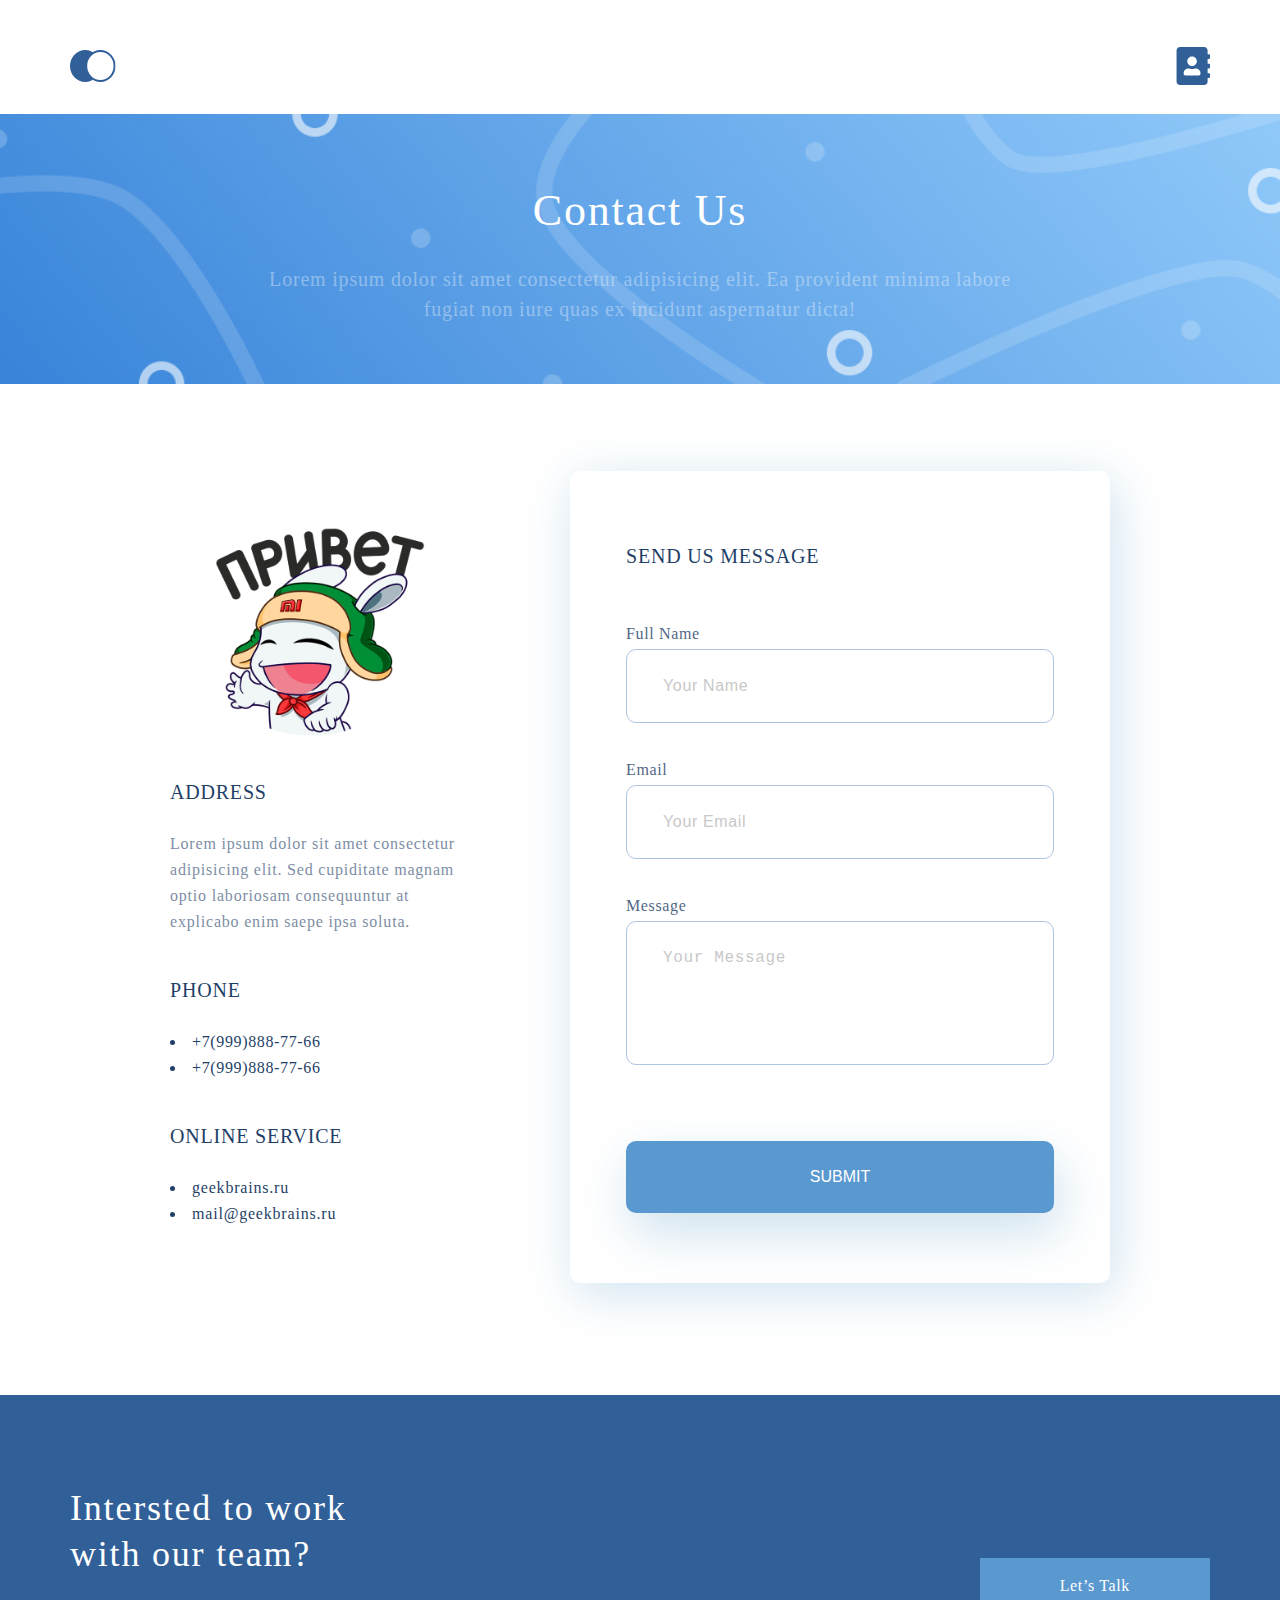
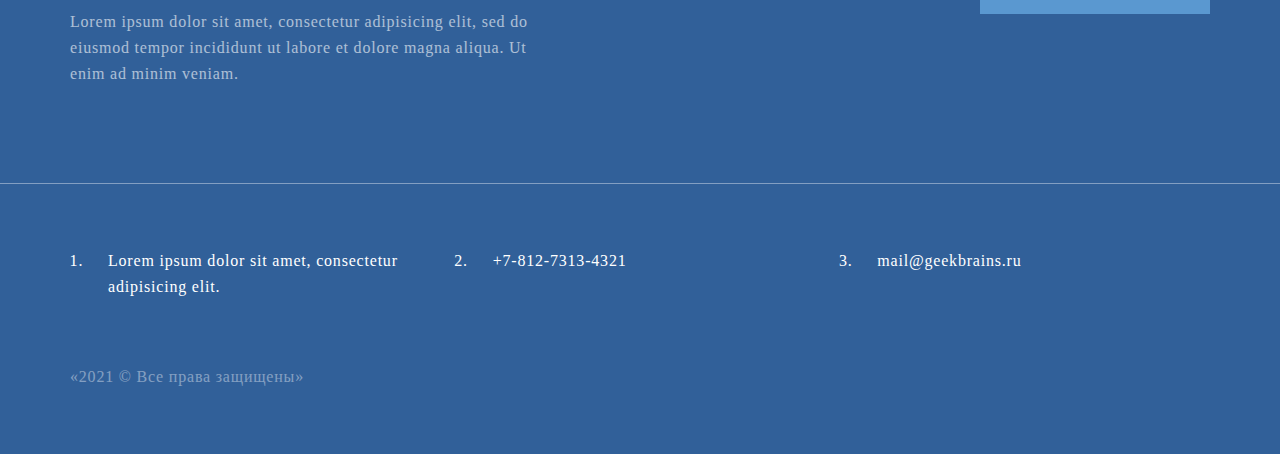
==== contacts.html @ 6bf25261 "first push" ====
<!DOCTYPE html>
<html lang="en">

<head>
    <meta charset="UTF-8">
    <meta http-equiv="X-UA-Compatible" content="IE=edge">
    <meta name="viewport" content="width=device-width, initial-scale=1.0">
    <link rel="stylesheet" href="style/style.css">
    <title>Contacts</title>
</head>

<body>

    <!--Header-->
    <div class="top-header">
        <div class="top__content container">
            <div class="menu">
                <a href="index.html"><img src="images/logo.svg" alt="logo"></a>
                <a href="contacts.html"><img src="images/Contacts.svg" alt="contacts"></a>
            </div>
            
        </div>
        <div class="top__info--contact">
            <h2 class="contact-header">Contact Us</h2>
            <p class="paragraph">Lorem ipsum dolor sit amet consectetur adipisicing elit. Ea provident minima labore
                fugiat non iure quas ex incidunt aspernatur dicta!</p>
        </div>
    </div>

    <!-- Content-->
    <div class="content contacts__container">
        <div class="content__contact">
            <div class="content__left">
                <img src="images/photo.png" alt="mitu">
                <div class="content__info">
                    <h4 class="header4 contact__header4">Address</h4>
                    <p class="paragraph">Lorem ipsum dolor sit amet consectetur adipisicing elit. Sed cupiditate magnam
                        optio laboriosam consequuntur at explicabo enim saepe ipsa soluta.</p>
                </div>
                <div class="content__info">
                    <h4 class="header4 contact__header4">Phone</h4>
                    <ul class="content__info_ul">
                        <li>+7(999)888-77-66</li>
                        <li>+7(999)888-77-66</li>
                    </ul>
                </div>
                <div class="content__info">
                    <h4 class="header4 contact__header4">Online service</h4>
                    <ul class="content__info_ul">
                        <li><a href="https://geekbrains.ru" target="_blank">geekbrains.ru</a></li>
                        <li><a href="mailto:mail@geekbrains.ru">mail@geekbrains.ru</a></li>
                    </ul>
                </div>
            </div>
            <div class="send-form">
                <h4 class="header4 form__header4">Send us message</h4>
                <form action="#">
                    <label for="fName" class="contact__lbl">Full Name</label><br>
                    <input class="input" type="text" name="fName" placeholder="Your Name"><br>
                    <label for="eMail" class="contact__lbl">Email</label><br>
                    <input class="input" type="email" name="eMail" placeholder="Your Email"><br>
                    <label for="mfield" class="contact__lbl">Message</label><br>
                    <textarea class="contact__textarea" name="mfield" cols="30" rows="10"
                        placeholder="Your Message"></textarea><br>
                    <input class="submit" type="submit" value="submit">
                </form>
            </div>
        </div>
        <!--location block-->
        <div class="location">
            <script type="text/javascript" charset="utf-8" async
                src="https://api-maps.yandex.ru/services/constructor/1.0/js/?um=constructor%3A7311bad1e858803e66ba706bf67dcf91c7465ab7be0da924df8096ee317a9bae&amp;height=400&amp;lang=ru_RU&amp;scroll=true"></script>
        </div>
    </div>

    <!--Footer-->
    <div class="footer">
        <div class="footer__top container">
            <div class="footer__top_content">
                <h3 class="header3">Intersted to work with our team?</h3>
                <p class="paragraph">Lorem ipsum dolor sit amet,
                    consectetur adipisicing elit,
                    sed do eiusmod tempor incididunt ut labore et dolore magna aliqua.
                    Ut enim ad minim veniam.</p>
            </div>
            <a href="#" class="footer_link">Let’s Talk</a>
        </div>
        <div class="footer__bottom">
            <div class="footer__bottom_content container">
                <ol class="footer__info">
                    <li>Lorem ipsum dolor sit amet, consectetur adipisicing elit.</li>
                    <li>+7-812-7313-4321</li>
                    <li><a href="mailto:mail@geekbrains.ru">mail@geekbrains.ru</a></li>
                </ol>
                <p class="paragraph">&laquo;2021 &copy; Все права защищены&raquo;</p>
            </div>
        </div>
    </div>
</body>

</html>
---- style/style.css ----
*{
    margin: 0;
    padding: 0;
}
body{
    font-family: Roboto;
}

.container{
    max-width: 1140px;
    margin: 0 auto;
}

.top{
    min-height: 768px;
    background: linear-gradient(0deg, #EBF3FB 8.84%, rgba(152, 195, 232, 0) 31.12%);
}
.menu{
    justify-content: space-between;
    align-items: center;
    padding-top: 42px;
}

.content-news{
    margin-bottom: 115px;
}

.content-news__img{
    width: 100%;
}

.content-news__item{
    position: relative;
    flex-grow: 1;
}

.content-news__label,
.content-news__label--mini{
    line-height: 46px;
    letter-spacing: 0.05em;
    color: #FFFFFF;
    position: absolute;
}

.content-news__label{
    font-size: 32px;
    text-align: right;
    top: 64px;
    right: 64px;
}

.content-news__label--mini{
    font-size: 28px;
    top: 32px;
    left: 32px;
}

.content-news_item-b{
    display: flex;
    justify-content: space-between;
    margin-top: 32px;
}

.content-news__item_first{
    margin-right: 32px;
}

.top__content{
    display: flex;
    flex-direction: column;
    height: 100%;
}

.top__info{
    padding-top: 115px;
    flex-grow: 1;
    background-image: url(../images/illustration.png);
    background-repeat: no-repeat;
    background-position: right center;
    background-size: 44%;
}

.top__info>.paragraph{
    width: 425px;
}

.top__info--contact{
    flex-direction: column;
    align-items: center;
    padding: 60px 0;
    margin-top: 20px;
    background-image: url(../images/ContactBG.png);
    background-repeat: no-repeat;
    background-size: cover;
    background-position: center;
    box-sizing: border-box;
}

.content{
    /* padding-top: 64px; */
}

.content__wrapper{
    padding-top: 64px;
    padding-bottom: 64px;
    justify-content: space-between;
}

.content__article--teaser{
    width: 359px;
    padding: 44px 32px;
    box-sizing: border-box;
    background: #FFFFFF;
    box-shadow: 5px 20px 50px rgba(16, 112, 177, 0.2);
    border-radius: 10px;
    display: flex;
    flex-direction: column;
}

.content__article--link{
    font-size: 14px;
    line-height: 30px;
    letter-spacing: 0.05em;
    color: #5A98D0;
    text-decoration: none;
    margin-top: 30px;
}

.content__article--img{
    align-self: center;
    margin-bottom: 51px;
}

.footer{
    background: #316099;
}

.footer__content{
    display: flex;
    flex-direction: column;
    height: 100%;
}

.footer__top{
    display: flex;
    justify-content: space-between;
    align-items: center;
    padding-top: 90px;
    padding-bottom: 96px;
    width: 100%;
}

.footer__top_content{
    width: 495px;
}

.footer__top_content>.header3{
    font-weight: normal;
    color: #FFFFFF;
    text-align: left;
    margin-bottom: 32px;
    width: 70%;
}

.footer__top_content>.paragraph{
    color: #FFFFFF;
}

.footer__h3{
    font-weight: normal;
    color: #FFFFFF;
    text-align: left;
}

.footer_link{
    text-decoration: none;
    font-size: 16px;
    line-height: 26px;
    text-align: center;
    letter-spacing: 0.04em;
    color: #FFFFFF;
    background: #5A98D0;
    padding: 15px 80px;
    display: inline-block;
}

.header3{
    font-weight: 300;
    line-height: 46px;
    letter-spacing: 0.05em;
}

.footer__info{
    justify-content: space-around;
    margin: 0 0 64px 18px;
}

.footer__info li {
    padding-left: 20px;
    font-size: 16px;
    line-height: 26px;
    letter-spacing: 0.05em;
    color: #FFFFFF;
    margin-right: 32px;
    width: 100%;
}

.footer__info li:last-child{
    margin-right: 0;
}

.footer__info li>a{
    font-size: 16px;
    line-height: 26px;
    letter-spacing: 0.05em;
    text-decoration: none;
    color: #FFFFFF;
}

hr{
    background-color: #FFFFFF;
    opacity: 0.4;
}
.footer__bottom{
    border-top: 1px solid rgba(255,255,255,.4);
    padding: 64px 0 0 0;
}

.footer__bottom_content>.paragraph{
    color: #FFFFFF;
    opacity: 0.4;
}

.footer__bottom_content{
    padding-bottom: 64px;
    box-sizing: border-box;
}

.content__contact{
    justify-content: space-between;
    margin-bottom: 96px;
}

.menu,
.top__info--contact,
.content__wrapper,
.footer__info,
.content__contact{
    display: flex;
}

.paragraph{
    letter-spacing: 0.05em;
    opacity: 0.6;
}

.paragraph,
.main-header,
.header4,
.contact__lbl{
    color: #1F3F68;
}

.p_content-news{
    width: 75%;
    margin: 32px auto 64px;
    text-align: center;
    color: #222222;
    opacity: 1;
}

.contact-header,
.header3,
.submit{
    text-align: center;
}

.paragraph,
.submit{
    font-size: 16px;
    line-height: 26px;
}

.input,
.submit,
.contact__textarea{
    border-radius: 10px;
}

.contact-header,
.submit{
    font-weight: 500;
}

.main-header{
    font-size: 64px;
    width: 510px;
    font-weight: 300;
    line-height: 74px;
    letter-spacing: 0.04em;
    margin-bottom: 32px;
}

.top__button{
    font-size: 16px;
    line-height: 26px;
    text-align: center;
    letter-spacing: 0.04em;
    color: #FFFFFF;
    background: #5A98D0;
    box-shadow: 5px 10px 20px rgba(53, 110, 173, 0.2);
    border-radius: 10px;
    padding: 15px 50px;
    text-decoration: none;
    display: inline-block;
    margin-top: 71px;
}

.contact-header{
    font-size: 44px;
    line-height: 74px;
    text-align: center;
    letter-spacing: 0.04em;
    color: #FFFFFF;
    margin-bottom: 16px;
}

.top__info--contact>p{
    width: 60%;
    font-size: 20px;
    line-height: 30px;
    text-align: center;
    letter-spacing: 0.04em;
    color: rgba(255, 255, 255, 0.6);
}

.header3{
    font-size: 36px;
}

.header4{
    font-size: 20px;
    line-height: 30px;
    letter-spacing: 0.05em;
    margin-bottom: 14px;
}


/* Contact page*/
.contacts__container{
    max-width: 940px;
    margin: 0 auto;
}

.top-header{
    min-height: 471px;
}

.content__left{
    width: 300px;
    display: flex;
    flex-direction: column;
    justify-content: space-around;
    padding: 56px 0;
    box-sizing: border-box;
}

.content__left>img{
    width: 70%;
    align-self: center;
}

.content__info{
    margin-top: 40px;
}

.content__info_ul{
    font-weight: 300;
    font-size: 16px;
    line-height: 26px;
    letter-spacing: 0.04em;
    color: #1F3F68;
    list-style-position: inside;
}

.content__info_ul>li>a{
    text-decoration: none;
    font-size: 16px;
    line-height: 26px;
    letter-spacing: 0.05em;
    color: #1F3F68;
}

.input{
    width: 100%;
    border: 1px solid #356EAD;
    opacity: 0.4;
    padding: 21px 36px;
    margin-bottom: 32px;
    box-sizing: border-box;
    font-weight: 300;
    font-size: 16px;
    line-height: 30px;
    letter-spacing: 0.04em;
}

.submit{
    background: #5A98D0;
    box-shadow: 5px 20px 50px rgba(16,112,177,0.2);
    color: #FFFFFF;
    text-transform: uppercase;
    border: none;
    width: 100%;
    padding: 23px 0;
    margin-top: 72px;
    cursor: pointer;
}

.send-form{
    width: 540px;
    padding: 56px;
    box-sizing: border-box;
    background: #FFFFFF;
    box-shadow: 5px 10px 50px rgba(16, 112, 177, 0.2);
    border-radius: 10px;
    display: flex;
    flex-direction: column;
    justify-content: center;
}

.send-form>form::placeholder{
    opacity: 0.2;
}

.contact__header4{
    font-weight: 500;
    letter-spacing: 0.04em;
    text-transform: uppercase;
    margin-bottom: 24px;
}

.form__header4{
    font-weight: 500;
    letter-spacing: 0.04em;
    text-transform: uppercase;
    margin-bottom: 48px;
}

.contact__lbl{
    font-size: 16px;
    line-height: 30px;
    letter-spacing: 0.04em;
    opacity: 0.8;
}

.contact__textarea{
    width: 100%;
    height: 144px;
    border: 1px solid #356EAD;
    opacity: 0.4;
    padding: 21px 36px;
    box-sizing: border-box;
    font-weight: 300;
    font-size: 16px;
    line-height: 30px;
    letter-spacing: 0.04em;
    resize: none;
}

.location{
    margin-bottom: 112px;
}

@media (max-width: 1024px){
    .container{
        padding-left: 32px;
        padding-right: 32px;
    }

    .top__info{
        
        background-position: right 280px;
    }

    .content__wrapper,
    .content__contact{
        flex-direction: column;
        align-items: center;
    }

    .content__article--teaser{
        margin-bottom: 32px;
    }

    .footer__top{
        padding-top: 47px;
        padding-bottom: 64px;
        width: 67%;
    }

    .footer_link{
        padding: 2px 25px;
    }


    .footer__top_content{
        width: 340px;
        margin-right: 51px;
    }

    .footer__top_content>.header3{
        width: 340px;
    }

    .footer__info{
        flex-direction: column;
    }

    .footer__info li{
        margin: 0 0 25px 0;
    }

    .footer__info li:last-child{
        margin: 0;
    }
    .footer__bottom_content{
        width: 75%;
    }

    .content__left{
        padding: 0 0 56px 0;
    }
}

@media (max-width: 667px){
    .container{
        padding-left: 16px;
        padding-right: 16px;
    }

    .top{
        min-height: 376px;
        padding-bottom: 41px;
        box-sizing: border-box;
    }

    .menu{
        padding-top: 24px;
    }

    .top__info{
        padding-top: 36px;
        display: flex;
        flex-direction: column;
        align-items: center;
        background-image: none;
    }

    .main-header{
        width: 100%;
        font-size: 32px;
        line-height: 37px;
        margin-bottom: 12px;
        text-align: center;
    }

    .top__info>.paragraph{
        width: 100%;
        text-align: center;
    }

    .top__button{
        font-size: 12px;
        line-height: 26px;
        padding: 0 8px;
    }

    .header3{
        font-size: 24px;
        line-height: 28px;
    }

    .send-form{
        width: 90%;
        padding: 36px;
    }

    .form__header4{
        font-size: 16px;
        margin-bottom: 31px;
    }

    .submit{
        margin-top: 46px;
        padding: 15px 0;
    }
    .contact__lbl{
        font-size: 14px;
    }

    .content{
        padding-top: 48px;
    }

    .content__info{
        margin-top: 32px;
    }

    .content__wrapper{
        padding-top: 32px;
    }

    .content__article--teaser,
    .content__contact{
        width: 100%;
    }

    .p_content-news{
        width: 100%;
    }

    .content-news__label{
        font-size: 16px;
        line-height: 19px;
        top: 16px;
        right: 16px;
    }

    .content-news__label--mini{
        font-size: 16px;
        line-height: 19px;
        top: 16px;
        left: 16px;
    }

    .content-news_item-b{
        flex-direction: column;
        margin-top: 16px;
    }

    .content-news__item_first{
        margin-right: 0;
        margin-bottom: 16px;
    }

    .footer__top_content>.paragraph{
        text-align: center;
    }

    .footer__top{
        flex-direction: column;
        padding-top: 18px;
        padding-bottom: 41px;
        box-sizing: border-box;
        width: 100%;
    }

    .footer__top_content{
        margin-right: 0;
        margin-bottom: 40px;
        width: 100%;
    }

    .footer__top_content>.header3 {
        text-align: center;
        margin: 0 auto 32px;
        width: 70%;
    }
    
    .footer__info li{
        margin: 0 0 18px 0;
    }

    .footer__info{
        margin-bottom: 37px;
    }

    .footer__bottom{
        padding: 32px 0 0 0;
    }

    .footer__bottom_content{
        display: flex;
        flex-direction: column;
        align-items: center;
        /* width: 100%; */
    }

    .content-news{
        margin-bottom: 64px;
    }

    .input{
        margin-bottom: 20px;
        padding: 13px 22px;
        font-size: 14px;
    }

    .contact__textarea {
        height: 93px;
        padding: 13px 22px;
        box-sizing: border-box;
        font-size: 14px;
    }

    .contact-header{
        font-size: 24px;
        line-height: 28px;
        margin-bottom: 32px;
    }

    .top__info--contact>p{
        font-size: 16px;
        width: 90%;
    }
}
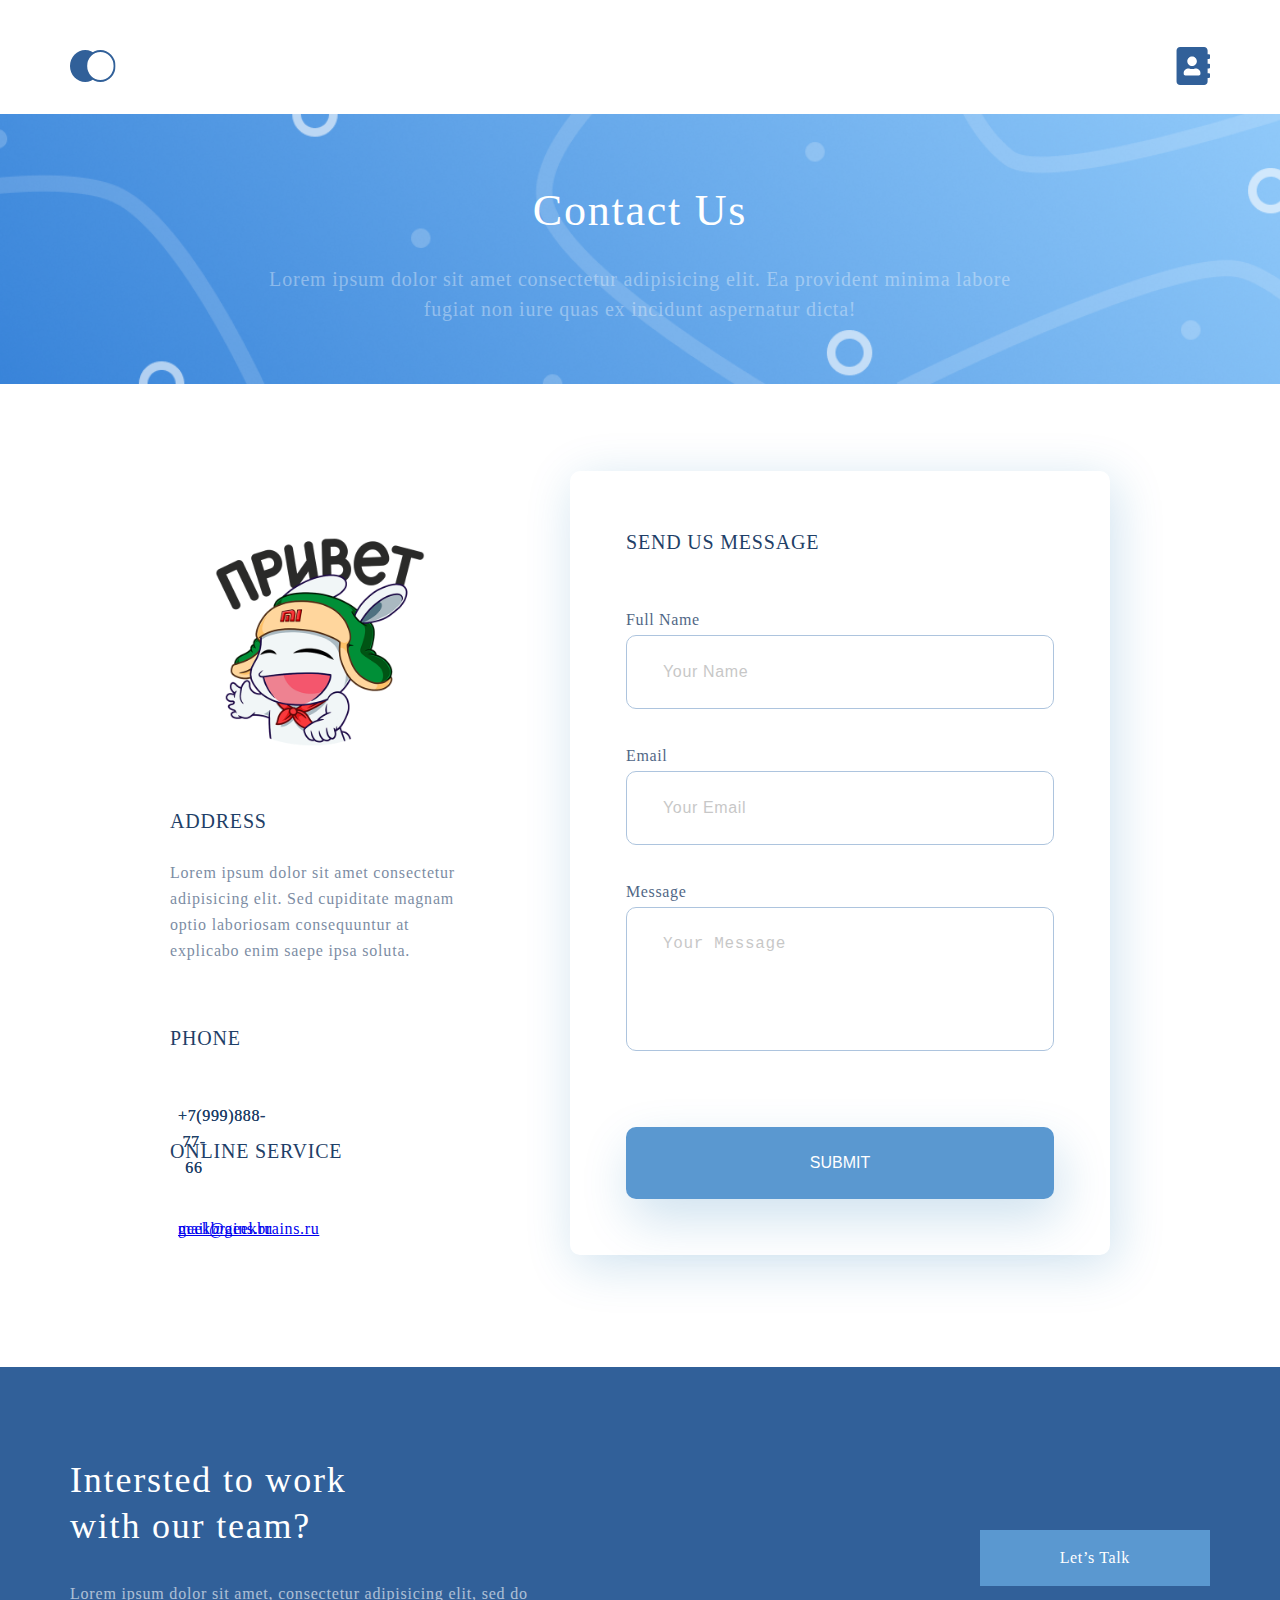
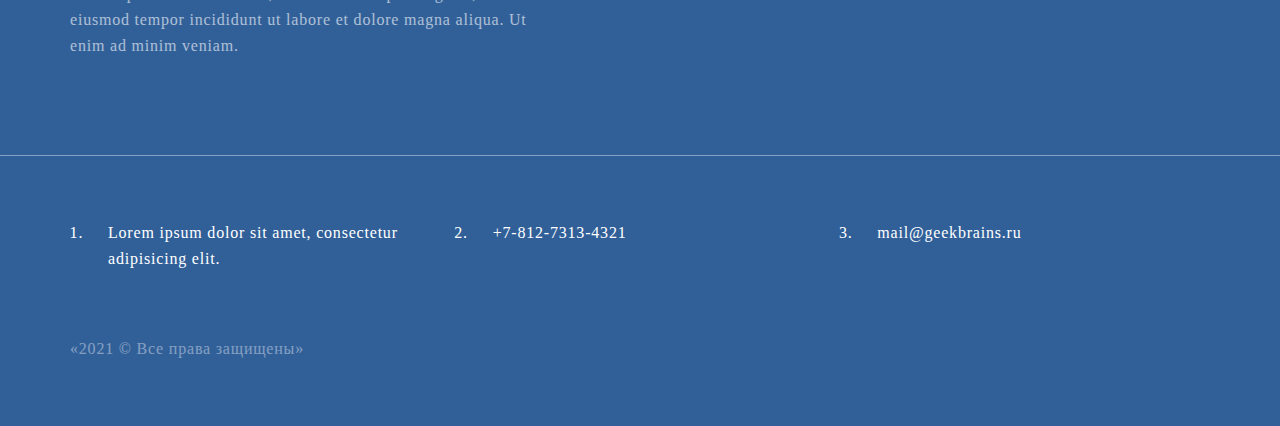
==== commit 5e654a06: "add fontawesome to ul-li" ====
--- a/contacts.html
+++ b/contacts.html
@@ -39,16 +39,16 @@
                 </div>
                 <div class="content__info">
                     <h4 class="header4 contact__header4">Phone</h4>
-                    <ul class="content__info_ul">
-                        <li>+7(999)888-77-66</li>
-                        <li>+7(999)888-77-66</li>
+                    <ul class="content__info_ul fa-ul">
+                        <li><span class="fa-li"><i class="fas fa-phone-alt"></i>+7(999)888-77-66</li>
+                        <li><span class="fa-li"><i class="fas fa-phone-alt"></i>+7(999)888-77-66</li>
                     </ul>
                 </div>
                 <div class="content__info">
                     <h4 class="header4 contact__header4">Online service</h4>
-                    <ul class="content__info_ul">
-                        <li><a href="https://geekbrains.ru" target="_blank">geekbrains.ru</a></li>
-                        <li><a href="mailto:mail@geekbrains.ru">mail@geekbrains.ru</a></li>
+                    <ul class="content__info_ul fa-ul">
+                        <li><span class="fa-li"><i class="fas fa-phone-alt"></i><a href="https://geekbrains.ru" target="_blank">geekbrains.ru</a></li>
+                        <li><span class="fa-li"><i class="fas fa-phone-alt"></i><a href="mailto:mail@geekbrains.ru">mail@geekbrains.ru</a></li>
                     </ul>
                 </div>
             </div>
--- a/style/style.css
+++ b/style/style.css
@@ -1,7 +1,14 @@
+@import url("fontawesome.css");
+@import url("fontawesome.min.css");
+@import url("solid.css");
+@import url("solid.min.css");
+
+
 *{
     margin: 0;
     padding: 0;
 }
+
 body{
     font-family: Roboto;
 }
@@ -97,7 +104,7 @@
 }
 
 .content{
-    /* padding-top: 64px; */
+    padding-top: 64px;
 }
 
 .content__wrapper{
@@ -350,6 +357,7 @@
 .contacts__container{
     max-width: 940px;
     margin: 0 auto;
+    padding-top: 0;
 }
 
 .top-header{
@@ -478,7 +486,7 @@
     }
 
     .top__info{
-        
+        padding-bottom: 198px;
         background-position: right 280px;
     }
 
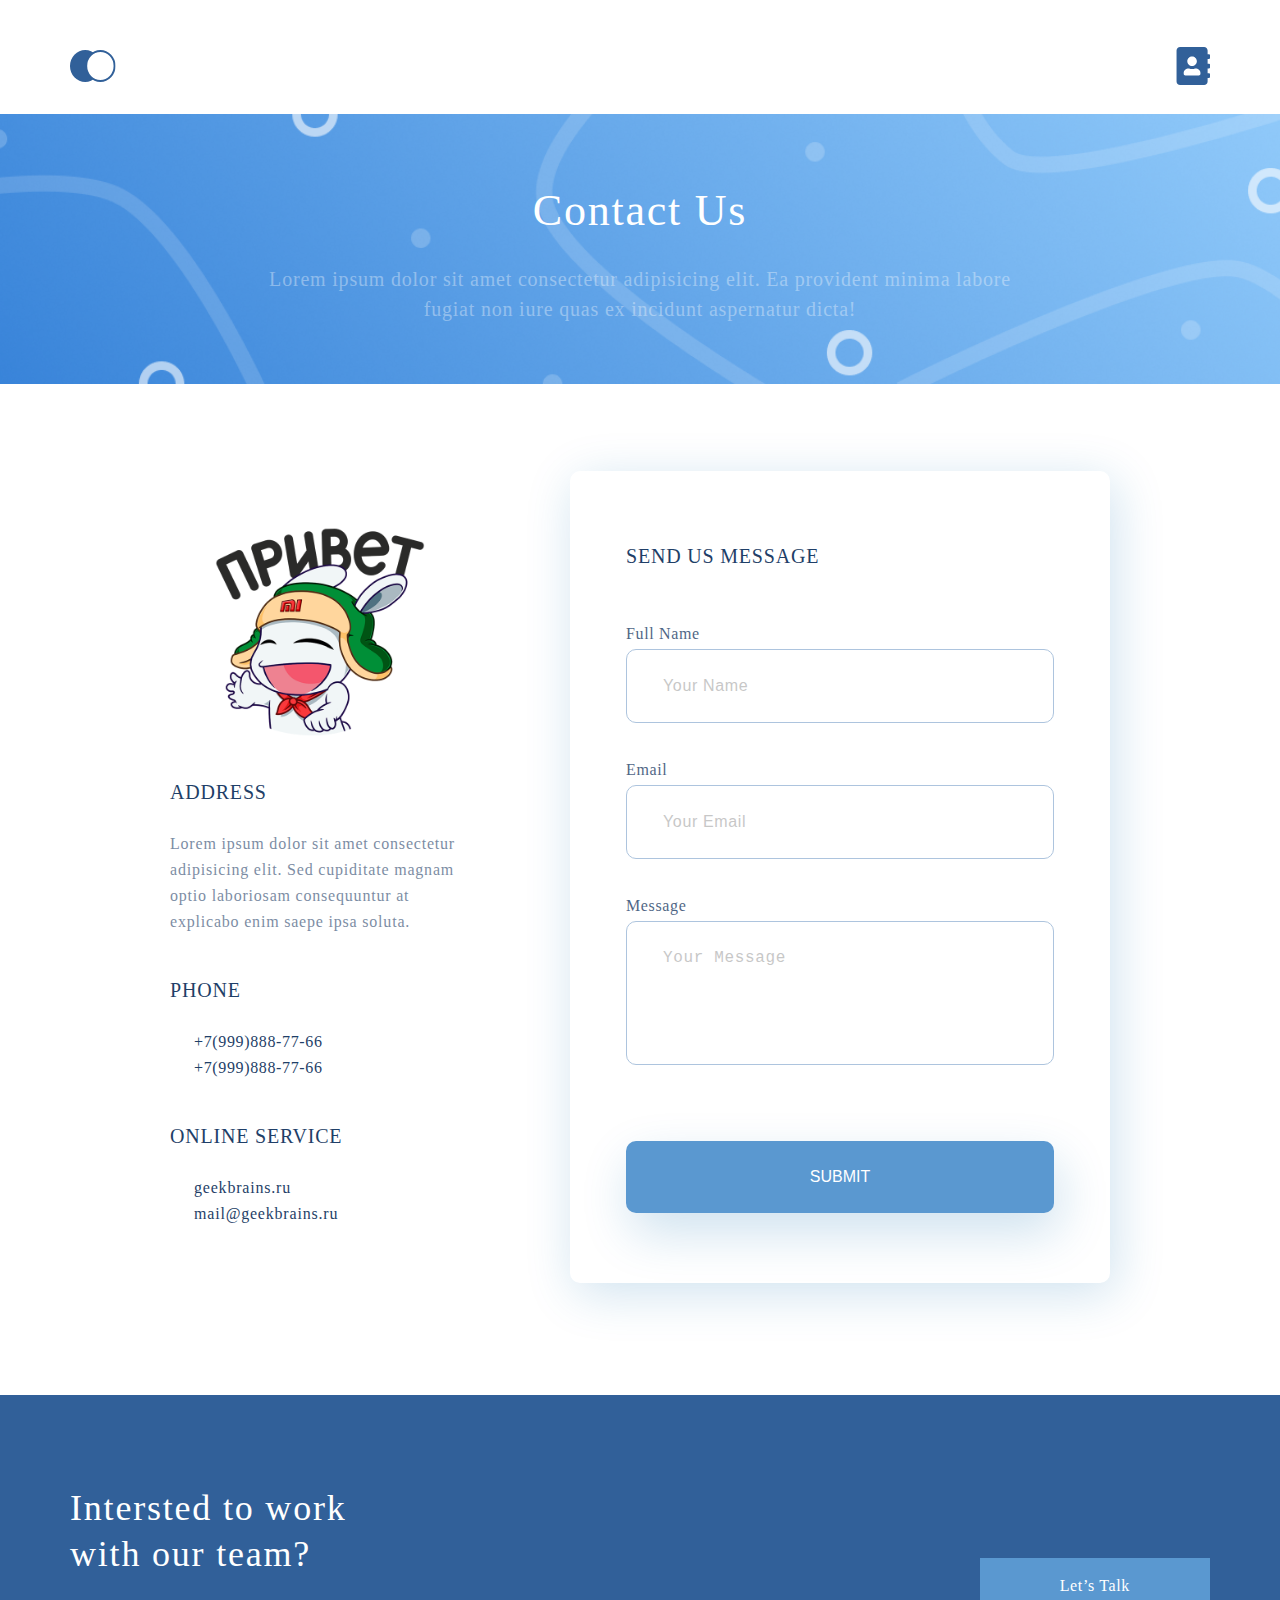
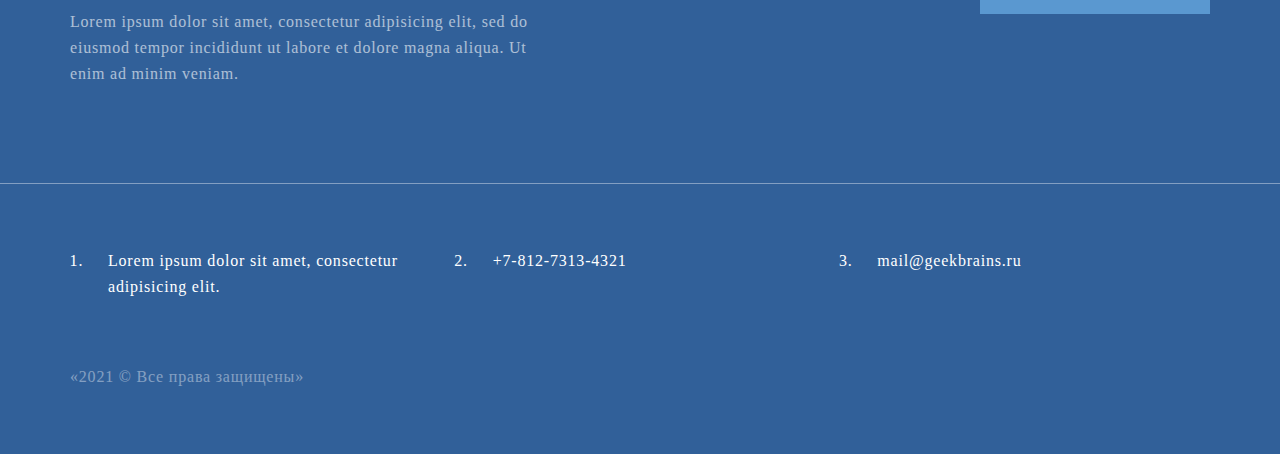
==== commit 76311424: "con" ====
--- a/contacts.html
+++ b/contacts.html
@@ -40,15 +40,15 @@
                 <div class="content__info">
                     <h4 class="header4 contact__header4">Phone</h4>
                     <ul class="content__info_ul fa-ul">
-                        <li><span class="fa-li"><i class="fas fa-phone-alt"></i>+7(999)888-77-66</li>
-                        <li><span class="fa-li"><i class="fas fa-phone-alt"></i>+7(999)888-77-66</li>
+                        <li><span class="fa-li"><i class="fas fa-phone-alt"></i></span>+7(999)888-77-66</li>
+                        <li><span class="fa-li"><i class="fas fa-phone-alt"></i></span>+7(999)888-77-66</li>
                     </ul>
                 </div>
                 <div class="content__info">
                     <h4 class="header4 contact__header4">Online service</h4>
                     <ul class="content__info_ul fa-ul">
-                        <li><span class="fa-li"><i class="fas fa-phone-alt"></i><a href="https://geekbrains.ru" target="_blank">geekbrains.ru</a></li>
-                        <li><span class="fa-li"><i class="fas fa-phone-alt"></i><a href="mailto:mail@geekbrains.ru">mail@geekbrains.ru</a></li>
+                        <li><span class="fa-li"><i class="fas fa-globe"></i></span><a href="https://geekbrains.ru" target="_blank">geekbrains.ru</a></li>
+                        <li><span class="fa-li"><i class="fas fa-envelope"></i></span><a href="mailto:mail@geekbrains.ru">mail@geekbrains.ru</a></li>
                     </ul>
                 </div>
             </div>
@@ -56,11 +56,11 @@
                 <h4 class="header4 form__header4">Send us message</h4>
                 <form action="#">
                     <label for="fName" class="contact__lbl">Full Name</label><br>
-                    <input class="input" type="text" name="fName" placeholder="Your Name"><br>
+                    <input id="fName" class="input" type="text" name="fullName" placeholder="Your Name"><br>
                     <label for="eMail" class="contact__lbl">Email</label><br>
-                    <input class="input" type="email" name="eMail" placeholder="Your Email"><br>
+                    <input id="eMail" class="input" type="email" name="e_mail" placeholder="Your Email"><br>
                     <label for="mfield" class="contact__lbl">Message</label><br>
-                    <textarea class="contact__textarea" name="mfield" cols="30" rows="10"
+                    <textarea id="mfield" class="contact__textarea" name="message_field" cols="30" rows="10"
                         placeholder="Your Message"></textarea><br>
                     <input class="submit" type="submit" value="submit">
                 </form>
@@ -68,7 +68,7 @@
         </div>
         <!--location block-->
         <div class="location">
-            <script type="text/javascript" charset="utf-8" async
+            <script async
                 src="https://api-maps.yandex.ru/services/constructor/1.0/js/?um=constructor%3A7311bad1e858803e66ba706bf67dcf91c7465ab7be0da924df8096ee317a9bae&amp;height=400&amp;lang=ru_RU&amp;scroll=true"></script>
         </div>
     </div>
--- a/style/style.css
+++ b/style/style.css
@@ -1,8 +1,5 @@
 @import url("fontawesome.css");
-@import url("fontawesome.min.css");
 @import url("solid.css");
-@import url("solid.min.css");
-
 
 *{
     margin: 0;
@@ -389,6 +386,7 @@
     letter-spacing: 0.04em;
     color: #1F3F68;
     list-style-position: inside;
+    margin-left: 1.5em;
 }
 
 .content__info_ul>li>a{
@@ -721,4 +719,8 @@
         font-size: 16px;
         width: 90%;
     }
+
+    .content__left {
+        width: 80%;
+    }
 }